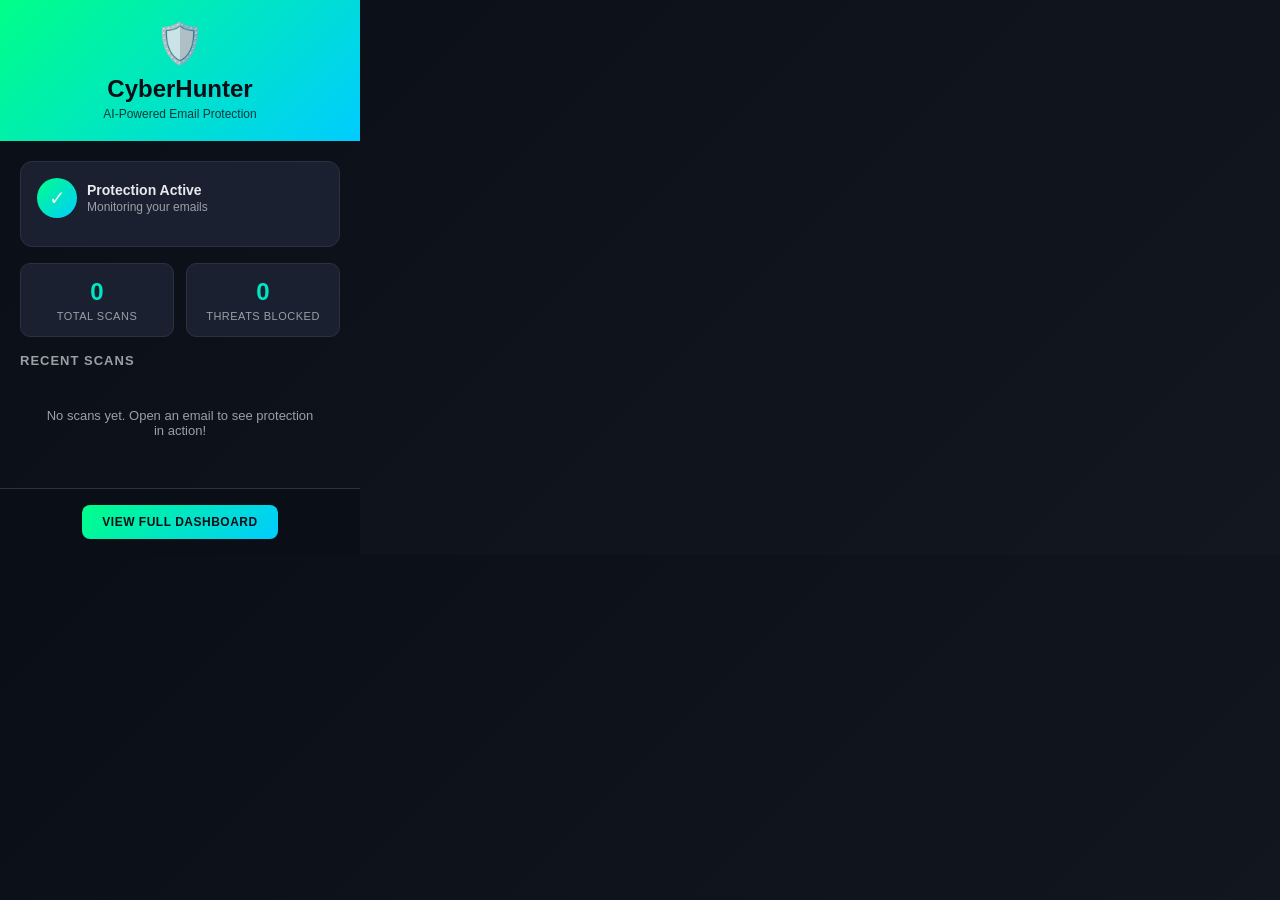
==== extensions/popup.html @ 562b3262 "m" ====
<!DOCTYPE html>
<html lang="en">
<head>
    <meta charset="UTF-8">
    <meta name="viewport" content="width=device-width, initial-scale=1.0">
    <title>CyberHunter</title>
    <style>
        * {
            margin: 0;
            padding: 0;
            box-sizing: border-box;
        }

        body {
            width: 360px;
            font-family: -apple-system, BlinkMacSystemFont, 'Segoe UI', Roboto, Arial, sans-serif;
            background: linear-gradient(135deg, #0a0e17 0%, #131820 100%);
            color: #e8eaed;
            padding: 0;
        }

        .header {
            background: linear-gradient(135deg, #00ff88, #00ccff);
            padding: 20px;
            text-align: center;
            color: #0a0e17;
        }

        .logo {
            font-size: 40px;
            margin-bottom: 8px;
        }

        h1 {
            font-size: 24px;
            font-weight: 800;
            margin-bottom: 4px;
        }

        .tagline {
            font-size: 12px;
            opacity: 0.8;
        }

        .content {
            padding: 20px;
        }

        .status-card {
            background: #1a2030;
            border-radius: 12px;
            padding: 16px;
            margin-bottom: 16px;
            border: 1px solid #2a3140;
        }

        .status-header {
            display: flex;
            align-items: center;
            gap: 10px;
            margin-bottom: 12px;
        }

        .status-icon {
            width: 40px;
            height: 40px;
            border-radius: 50%;
            display: flex;
            align-items: center;
            justify-content: center;
            font-size: 20px;
            background: linear-gradient(135deg, #00ff88, #00ccff);
        }

        .status-text {
            flex: 1;
        }

        .status-title {
            font-weight: 700;
            font-size: 14px;
            margin-bottom: 2px;
        }

        .status-subtitle {
            font-size: 12px;
            color: #9aa0a6;
        }

        .stats-grid {
            display: grid;
            grid-template-columns: repeat(2, 1fr);
            gap: 12px;
            margin-bottom: 16px;
        }

        .stat-box {
            background: #1a2030;
            border-radius: 10px;
            padding: 14px;
            text-align: center;
            border: 1px solid #2a3140;
        }

        .stat-value {
            font-size: 24px;
            font-weight: 800;
            background: linear-gradient(135deg, #00ff88, #00ccff);
            -webkit-background-clip: text;
            -webkit-text-fill-color: transparent;
            background-clip: text;
            margin-bottom: 4px;
        }

        .stat-label {
            font-size: 11px;
            color: #9aa0a6;
            text-transform: uppercase;
            letter-spacing: 0.5px;
        }

        .recent-scans {
            margin-top: 16px;
        }

        .section-title {
            font-size: 13px;
            font-weight: 700;
            text-transform: uppercase;
            letter-spacing: 1px;
            color: #9aa0a6;
            margin-bottom: 10px;
        }

        .scan-item {
            background: #1a2030;
            border-radius: 8px;
            padding: 10px 12px;
            margin-bottom: 8px;
            display: flex;
            align-items: center;
            gap: 10px;
            border: 1px solid #2a3140;
        }

        .scan-icon {
            font-size: 18px;
        }

        .scan-details {
            flex: 1;
            font-size: 12px;
        }

        .scan-time {
            color: #9aa0a6;
            font-size: 10px;
        }

        .scan-risk {
            padding: 2px 8px;
            border-radius: 4px;
            font-size: 10px;
            font-weight: 600;
            text-transform: uppercase;
        }

        .risk-high {
            background: rgba(255, 51, 102, 0.2);
            color: #ff5577;
        }

        .risk-medium {
            background: rgba(255, 170, 0, 0.2);
            color: #ffbb33;
        }

        .risk-low {
            background: rgba(0, 255, 136, 0.2);
            color: #00ff88;
        }

        .footer {
            padding: 16px 20px;
            background: #0a0e17;
            border-top: 1px solid #2a3140;
            text-align: center;
        }

        .website-link {
            display: inline-block;
            padding: 10px 20px;
            background: linear-gradient(135deg, #00ff88, #00ccff);
            color: #0a0e17;
            text-decoration: none;
            border-radius: 8px;
            font-weight: 700;
            font-size: 12px;
            text-transform: uppercase;
            letter-spacing: 0.5px;
            transition: transform 0.2s;
        }

        .website-link:hover {
            transform: translateY(-2px);
        }

        .no-scans {
            text-align: center;
            padding: 30px 20px;
            color: #9aa0a6;
            font-size: 13px;
        }
    </style>
</head>
<body>
    <div class="header">
        <div class="logo">🛡️</div>
        <h1>CyberHunter</h1>
        <p class="tagline">AI-Powered Email Protection</p>
    </div>

    <div class="content">
        <div class="status-card">
            <div class="status-header">
                <div class="status-icon">✓</div>
                <div class="status-text">
                    <div class="status-title">Protection Active</div>
                    <div class="status-subtitle">Monitoring your emails</div>
                </div>
            </div>
        </div>

        <div class="stats-grid">
            <div class="stat-box">
                <div class="stat-value" id="totalScans">0</div>
                <div class="stat-label">Total Scans</div>
            </div>
            <div class="stat-box">
                <div class="stat-value" id="threatsBlocked">0</div>
                <div class="stat-label">Threats Blocked</div>
            </div>
        </div>

        <div class="recent-scans">
            <div class="section-title">Recent Scans</div>
            <div id="scanList">
                <div class="no-scans">No scans yet. Open an email to see protection in action!</div>
            </div>
        </div>
    </div>

    <div class="footer">
        <a href="#" class="website-link" id="websiteLink">View Full Dashboard</a>
    </div>

    <script src="popup.js"></script>
</body>
</html>
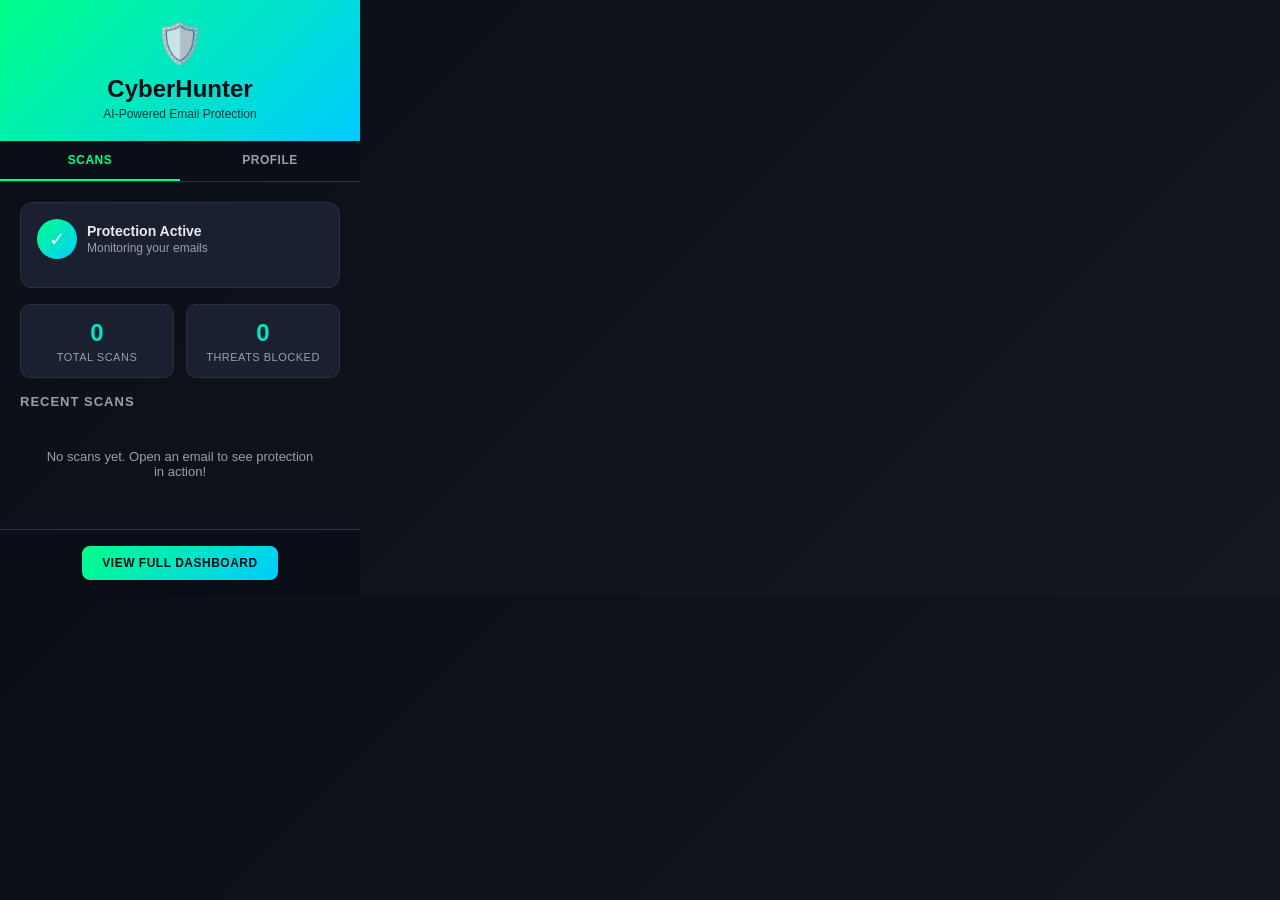
==== commit faa86891: "edit" ====
--- a/extensions/popup.html
+++ b/extensions/popup.html
@@ -211,6 +211,129 @@
             color: #9aa0a6;
             font-size: 13px;
         }
+
+        /* Tab Navigation */
+        .tab-nav {
+            display: flex;
+            background: #0a0e17;
+            border-bottom: 1px solid #2a3140;
+        }
+        .tab-btn {
+            flex: 1;
+            padding: 12px;
+            background: none;
+            border: none;
+            color: #9aa0a6;
+            font-size: 12px;
+            font-weight: 600;
+            cursor: pointer;
+            text-transform: uppercase;
+            letter-spacing: 0.5px;
+            transition: all 0.2s;
+            border-bottom: 2px solid transparent;
+        }
+        .tab-btn.active {
+            color: #00ff88;
+            border-bottom-color: #00ff88;
+        }
+        .tab-panel { display: none; }
+        .tab-panel.active { display: block; }
+
+        /* Profile Styles */
+        .profile-section { padding: 20px; }
+        .profile-avatar-lg {
+            width: 64px;
+            height: 64px;
+            border-radius: 50%;
+            background: linear-gradient(135deg, #00ff88, #00ccff);
+            display: flex;
+            align-items: center;
+            justify-content: center;
+            font-size: 1.6rem;
+            font-weight: 700;
+            color: #0a0e17;
+            margin: 0 auto 12px;
+        }
+        .profile-name-lg {
+            text-align: center;
+            font-size: 16px;
+            font-weight: 700;
+            margin-bottom: 4px;
+        }
+        .profile-email-lg {
+            text-align: center;
+            font-size: 12px;
+            color: #9aa0a6;
+            margin-bottom: 16px;
+        }
+        .profile-info-card {
+            background: #1a2030;
+            border-radius: 10px;
+            padding: 14px;
+            margin-bottom: 12px;
+            border: 1px solid #2a3140;
+            font-size: 12px;
+        }
+        .profile-info-row {
+            display: flex;
+            justify-content: space-between;
+            align-items: center;
+            padding: 6px 0;
+            border-bottom: 1px solid #2a3140;
+        }
+        .profile-info-row:last-child { border-bottom: none; }
+        .profile-info-label { color: #9aa0a6; }
+        .profile-info-value { font-weight: 600; }
+
+        /* Profile form */
+        .profile-setup { padding: 20px; }
+        .pf-label {
+            display: block;
+            font-size: 11px;
+            color: #9aa0a6;
+            margin-bottom: 4px;
+            text-transform: uppercase;
+            letter-spacing: 0.5px;
+        }
+        .pf-input {
+            width: 100%;
+            padding: 10px 12px;
+            background: #1a2030;
+            border: 1.5px solid #2a3140;
+            border-radius: 8px;
+            color: #e8eaed;
+            font-size: 13px;
+            margin-bottom: 12px;
+            font-family: inherit;
+            box-sizing: border-box;
+        }
+        .pf-input:focus { outline: none; border-color: #00ff88; }
+        .pf-btn {
+            width: 100%;
+            padding: 11px;
+            background: linear-gradient(135deg, #00ff88, #00ccff);
+            border: none;
+            border-radius: 8px;
+            color: #0a0e17;
+            font-size: 13px;
+            font-weight: 700;
+            cursor: pointer;
+            font-family: inherit;
+        }
+        .pf-btn.secondary {
+            background: #1a2030;
+            color: #9aa0a6;
+            margin-top: 8px;
+        }
+        .pf-msg {
+            font-size: 12px;
+            padding: 8px 10px;
+            border-radius: 6px;
+            margin-bottom: 10px;
+            display: none;
+        }
+        .pf-msg.error { background: rgba(255,51,102,0.15); color: #ff3366; display: block; }
+        .pf-msg.success { background: rgba(0,255,136,0.1); color: #00ff88; display: block; }
     </style>
 </head>
 <body>
@@ -220,40 +343,113 @@
         <p class="tagline">AI-Powered Email Protection</p>
     </div>
 
-    <div class="content">
-        <div class="status-card">
-            <div class="status-header">
-                <div class="status-icon">✓</div>
-                <div class="status-text">
-                    <div class="status-title">Protection Active</div>
-                    <div class="status-subtitle">Monitoring your emails</div>
+    <!-- Tab Navigation -->
+    <div class="tab-nav">
+        <button class="tab-btn active" id="scansTabBtn">Scans</button>
+        <button class="tab-btn" id="profileTabBtn">Profile</button>
+    </div>
+
+    <!-- Scans Panel -->
+    <div class="tab-panel active" id="scansPanel">
+        <div class="content">
+            <div class="status-card">
+                <div class="status-header">
+                    <div class="status-icon">✓</div>
+                    <div class="status-text">
+                        <div class="status-title">Protection Active</div>
+                        <div class="status-subtitle">Monitoring your emails</div>
+                    </div>
+                </div>
+            </div>
+
+            <div class="stats-grid">
+                <div class="stat-box">
+                    <div class="stat-value" id="totalScans">0</div>
+                    <div class="stat-label">Total Scans</div>
+                </div>
+                <div class="stat-box">
+                    <div class="stat-value" id="threatsBlocked">0</div>
+                    <div class="stat-label">Threats Blocked</div>
+                </div>
+            </div>
+
+            <div class="recent-scans">
+                <div class="section-title">Recent Scans</div>
+                <div id="scanList">
+                    <div class="no-scans">No scans yet. Open an email to see protection in action!</div>
                 </div>
             </div>
         </div>
 
-        <div class="stats-grid">
-            <div class="stat-box">
-                <div class="stat-value" id="totalScans">0</div>
-                <div class="stat-label">Total Scans</div>
-            </div>
-            <div class="stat-box">
-                <div class="stat-value" id="threatsBlocked">0</div>
-                <div class="stat-label">Threats Blocked</div>
+        <div class="footer">
+            <a href="#" class="website-link" id="websiteLink">View Full Dashboard</a>
+        </div>
+    </div>
+
+    <!-- Profile Panel -->
+    <div class="tab-panel" id="profilePanel">
+        <!-- Logged-in profile view -->
+        <div id="profileView" style="display:none;">
+            <div class="profile-section">
+                <div class="profile-avatar-lg" id="profileAvatarLg">U</div>
+                <div class="profile-name-lg" id="profileNameLg">User</div>
+                <div class="profile-email-lg" id="profileEmailLg">—</div>
+                <div class="profile-info-card">
+                    <div class="profile-info-row">
+                        <span class="profile-info-label">Member since</span>
+                        <span class="profile-info-value" id="profileJoined">—</span>
+                    </div>
+                    <div class="profile-info-row">
+                        <span class="profile-info-label">Total Scans</span>
+                        <span class="profile-info-value" id="profileScans">0</span>
+                    </div>
+                    <div class="profile-info-row">
+                        <span class="profile-info-label">Threats Blocked</span>
+                        <span class="profile-info-value" id="profileThreats">0</span>
+                    </div>
+                </div>
+                <button class="pf-btn secondary" id="profileSignOutBtn">Sign Out</button>
             </div>
         </div>
 
-        <div class="recent-scans">
-            <div class="section-title">Recent Scans</div>
-            <div id="scanList">
-                <div class="no-scans">No scans yet. Open an email to see protection in action!</div>
+        <!-- Sign up / Login form -->
+        <div id="profileAuthView">
+            <div class="profile-setup">
+                <div style="text-align:center; margin-bottom:16px;">
+                    <div style="font-size:2rem; margin-bottom:8px;">🛡️</div>
+                    <div style="font-weight:700; margin-bottom:4px;">Sign In to CyberHunter</div>
+                    <div style="font-size:12px; color:#9aa0a6;">Access your profile and sync settings</div>
+                </div>
+
+                <!-- Auth tabs -->
+                <div style="display:flex; gap:4px; background:#0a0e17; padding:4px; border-radius:8px; margin-bottom:14px;">
+                    <button class="tab-btn active" id="extLoginTabBtn" style="border-radius:6px; padding:8px;">Login</button>
+                    <button class="tab-btn" id="extSignupTabBtn" style="border-radius:6px; padding:8px;">Sign Up</button>
+                </div>
+
+                <div id="extLoginForm">
+                    <label class="pf-label">Email</label>
+                    <input class="pf-input" type="email" id="extLoginEmail" placeholder="you@example.com">
+                    <label class="pf-label">Password</label>
+                    <input class="pf-input" type="password" id="extLoginPassword" placeholder="••••••••">
+                    <div class="pf-msg" id="extLoginMsg"></div>
+                    <button class="pf-btn" id="extLoginSubmit">Login</button>
+                </div>
+
+                <div id="extSignupForm" style="display:none;">
+                    <label class="pf-label">Full Name</label>
+                    <input class="pf-input" type="text" id="extSignupName" placeholder="Jane Doe">
+                    <label class="pf-label">Email</label>
+                    <input class="pf-input" type="email" id="extSignupEmail" placeholder="you@example.com">
+                    <label class="pf-label">Password</label>
+                    <input class="pf-input" type="password" id="extSignupPassword" placeholder="Min. 6 characters">
+                    <div class="pf-msg" id="extSignupMsg"></div>
+                    <button class="pf-btn" id="extSignupSubmit">Create Account</button>
+                </div>
             </div>
         </div>
     </div>
 
-    <div class="footer">
-        <a href="#" class="website-link" id="websiteLink">View Full Dashboard</a>
-    </div>
-
     <script src="popup.js"></script>
 </body>
 </html>
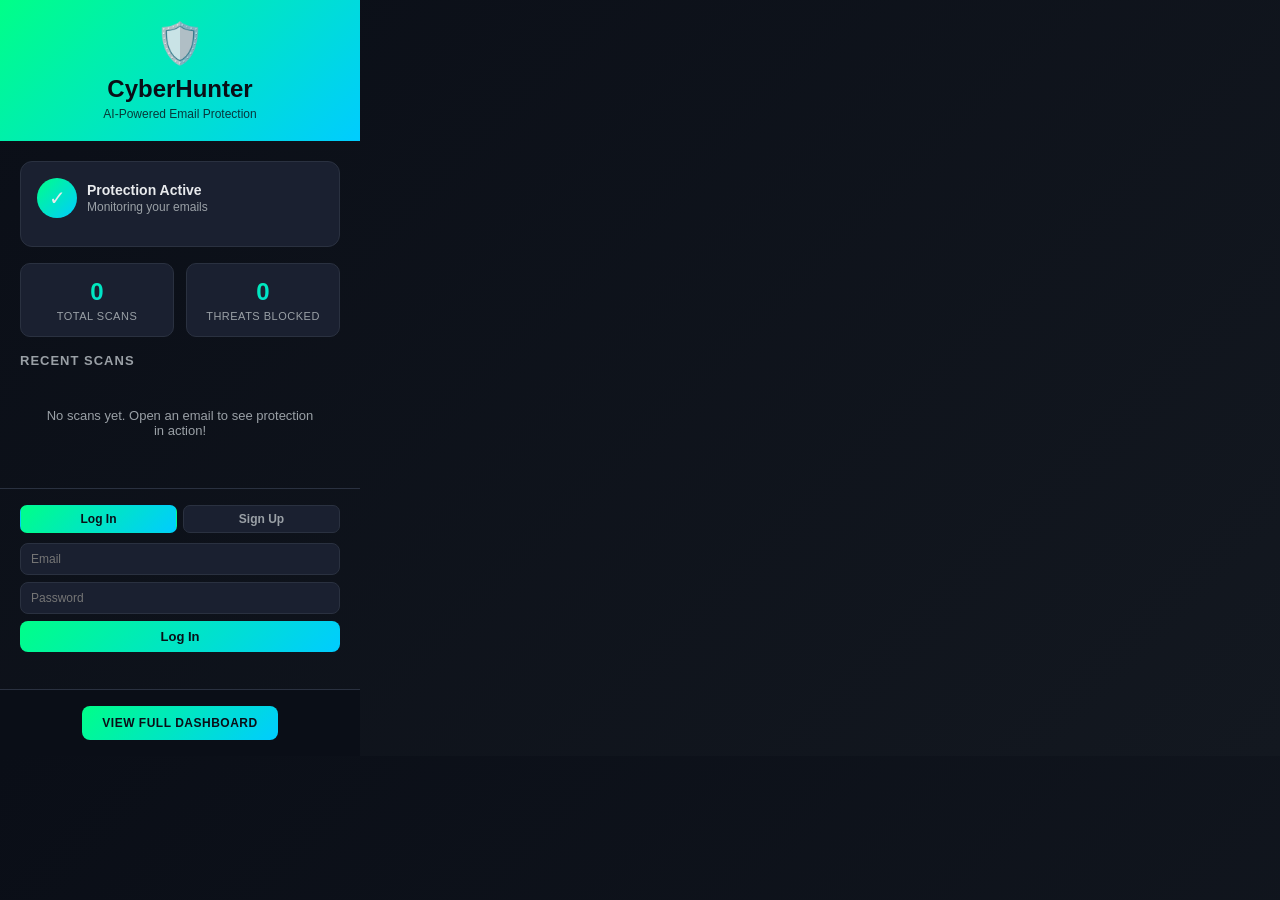
==== commit 0c11dd5c: "login, extension, ml updated" ====
--- a/extensions/popup.html
+++ b/extensions/popup.html
@@ -212,105 +212,102 @@
             font-size: 13px;
         }
 
-        /* Tab Navigation */
-        .tab-nav {
-            display: flex;
-            background: #0a0e17;
-            border-bottom: 1px solid #2a3140;
-        }
-        .tab-btn {
-            flex: 1;
+        /* Profile / Auth */
+        .profile-section {
+            padding: 16px 20px;
+            border-top: 1px solid #2a3140;
+        }
+
+        .profile-logged-in {
+            display: none;
+            align-items: center;
+            gap: 10px;
+            background: #1a2030;
+            border-radius: 10px;
             padding: 12px;
-            background: none;
-            border: none;
-            color: #9aa0a6;
-            font-size: 12px;
-            font-weight: 600;
-            cursor: pointer;
-            text-transform: uppercase;
-            letter-spacing: 0.5px;
-            transition: all 0.2s;
-            border-bottom: 2px solid transparent;
-        }
-        .tab-btn.active {
-            color: #00ff88;
-            border-bottom-color: #00ff88;
-        }
-        .tab-panel { display: none; }
-        .tab-panel.active { display: block; }
-
-        /* Profile Styles */
-        .profile-section { padding: 20px; }
-        .profile-avatar-lg {
-            width: 64px;
-            height: 64px;
+            border: 1px solid #2a3140;
+        }
+
+        .profile-logged-in.show { display: flex; }
+
+        .profile-avatar {
+            width: 38px;
+            height: 38px;
             border-radius: 50%;
             background: linear-gradient(135deg, #00ff88, #00ccff);
             display: flex;
             align-items: center;
             justify-content: center;
-            font-size: 1.6rem;
             font-weight: 700;
             color: #0a0e17;
-            margin: 0 auto 12px;
-        }
-        .profile-name-lg {
-            text-align: center;
-            font-size: 16px;
-            font-weight: 700;
-            margin-bottom: 4px;
-        }
-        .profile-email-lg {
-            text-align: center;
-            font-size: 12px;
-            color: #9aa0a6;
-            margin-bottom: 16px;
-        }
-        .profile-info-card {
-            background: #1a2030;
-            border-radius: 10px;
-            padding: 14px;
-            margin-bottom: 12px;
-            border: 1px solid #2a3140;
-            font-size: 12px;
-        }
-        .profile-info-row {
+            font-size: 1rem;
+            flex-shrink: 0;
+        }
+
+        .profile-info { flex: 1; }
+        .profile-name { font-weight: 700; font-size: 13px; }
+        .profile-email { font-size: 11px; color: #9aa0a6; }
+
+        .profile-signout {
+            background: none;
+            border: 1px solid #2a3140;
+            color: #9aa0a6;
+            padding: 4px 8px;
+            border-radius: 6px;
+            font-size: 11px;
+            cursor: pointer;
+        }
+
+        .profile-signout:hover { border-color: #ff3366; color: #ff3366; }
+
+        .auth-section { display: block; }
+
+        .auth-tabs {
             display: flex;
-            justify-content: space-between;
-            align-items: center;
-            padding: 6px 0;
-            border-bottom: 1px solid #2a3140;
-        }
-        .profile-info-row:last-child { border-bottom: none; }
-        .profile-info-label { color: #9aa0a6; }
-        .profile-info-value { font-weight: 600; }
-
-        /* Profile form */
-        .profile-setup { padding: 20px; }
-        .pf-label {
-            display: block;
-            font-size: 11px;
-            color: #9aa0a6;
-            margin-bottom: 4px;
-            text-transform: uppercase;
-            letter-spacing: 0.5px;
-        }
-        .pf-input {
-            width: 100%;
-            padding: 10px 12px;
-            background: #1a2030;
-            border: 1.5px solid #2a3140;
+            gap: 6px;
+            margin-bottom: 10px;
+        }
+
+        .auth-tab {
+            flex: 1;
+            padding: 6px;
+            background: #1a2030;
+            border: 1px solid #2a3140;
+            border-radius: 7px;
+            color: #9aa0a6;
+            font-size: 12px;
+            font-weight: 600;
+            cursor: pointer;
+        }
+
+        .auth-tab.active {
+            background: linear-gradient(135deg, #00ff88, #00ccff);
+            color: #0a0e17;
+            border-color: transparent;
+        }
+
+        .auth-form {
+            display: none;
+            flex-direction: column;
+            gap: 7px;
+        }
+
+        .auth-form.active { display: flex; }
+
+        .auth-input {
+            padding: 8px 10px;
+            background: #1a2030;
+            border: 1px solid #2a3140;
             border-radius: 8px;
             color: #e8eaed;
-            font-size: 13px;
-            margin-bottom: 12px;
-            font-family: inherit;
-            box-sizing: border-box;
-        }
-        .pf-input:focus { outline: none; border-color: #00ff88; }
-        .pf-btn {
-            width: 100%;
-            padding: 11px;
+            font-size: 12px;
+            outline: none;
+        }
+
+        .auth-input:focus { border-color: #00ff88; }
+
+        .auth-submit {
+            padding: 8px;
             background: linear-gradient(135deg, #00ff88, #00ccff);
             border: none;
             border-radius: 8px;
@@ -318,22 +315,16 @@
             font-size: 13px;
             font-weight: 700;
             cursor: pointer;
-            font-family: inherit;
-        }
-        .pf-btn.secondary {
-            background: #1a2030;
-            color: #9aa0a6;
-            margin-top: 8px;
-        }
-        .pf-msg {
-            font-size: 12px;
-            padding: 8px 10px;
-            border-radius: 6px;
-            margin-bottom: 10px;
-            display: none;
-        }
-        .pf-msg.error { background: rgba(255,51,102,0.15); color: #ff3366; display: block; }
-        .pf-msg.success { background: rgba(0,255,136,0.1); color: #00ff88; display: block; }
+        }
+
+        .auth-msg {
+            text-align: center;
+            font-size: 11px;
+            min-height: 14px;
+        }
+
+        .auth-msg.success { color: #00ff88; }
+        .auth-msg.error { color: #ff3366; }
     </style>
 </head>
 <body>
@@ -343,111 +334,74 @@
         <p class="tagline">AI-Powered Email Protection</p>
     </div>
 
-    <!-- Tab Navigation -->
-    <div class="tab-nav">
-        <button class="tab-btn active" id="scansTabBtn">Scans</button>
-        <button class="tab-btn" id="profileTabBtn">Profile</button>
-    </div>
-
-    <!-- Scans Panel -->
-    <div class="tab-panel active" id="scansPanel">
-        <div class="content">
-            <div class="status-card">
-                <div class="status-header">
-                    <div class="status-icon">✓</div>
-                    <div class="status-text">
-                        <div class="status-title">Protection Active</div>
-                        <div class="status-subtitle">Monitoring your emails</div>
-                    </div>
+    <div class="content">
+        <div class="status-card">
+            <div class="status-header">
+                <div class="status-icon">✓</div>
+                <div class="status-text">
+                    <div class="status-title">Protection Active</div>
+                    <div class="status-subtitle">Monitoring your emails</div>
                 </div>
             </div>
-
-            <div class="stats-grid">
-                <div class="stat-box">
-                    <div class="stat-value" id="totalScans">0</div>
-                    <div class="stat-label">Total Scans</div>
-                </div>
-                <div class="stat-box">
-                    <div class="stat-value" id="threatsBlocked">0</div>
-                    <div class="stat-label">Threats Blocked</div>
-                </div>
-            </div>
-
-            <div class="recent-scans">
-                <div class="section-title">Recent Scans</div>
-                <div id="scanList">
-                    <div class="no-scans">No scans yet. Open an email to see protection in action!</div>
-                </div>
-            </div>
         </div>
 
-        <div class="footer">
-            <a href="#" class="website-link" id="websiteLink">View Full Dashboard</a>
+        <div class="stats-grid">
+            <div class="stat-box">
+                <div class="stat-value" id="totalScans">0</div>
+                <div class="stat-label">Total Scans</div>
+            </div>
+            <div class="stat-box">
+                <div class="stat-value" id="threatsBlocked">0</div>
+                <div class="stat-label">Threats Blocked</div>
+            </div>
+        </div>
+
+        <div class="recent-scans">
+            <div class="section-title">Recent Scans</div>
+            <div id="scanList">
+                <div class="no-scans">No scans yet. Open an email to see protection in action!</div>
+            </div>
         </div>
     </div>
 
-    <!-- Profile Panel -->
-    <div class="tab-panel" id="profilePanel">
-        <!-- Logged-in profile view -->
-        <div id="profileView" style="display:none;">
-            <div class="profile-section">
-                <div class="profile-avatar-lg" id="profileAvatarLg">U</div>
-                <div class="profile-name-lg" id="profileNameLg">User</div>
-                <div class="profile-email-lg" id="profileEmailLg">—</div>
-                <div class="profile-info-card">
-                    <div class="profile-info-row">
-                        <span class="profile-info-label">Member since</span>
-                        <span class="profile-info-value" id="profileJoined">—</span>
-                    </div>
-                    <div class="profile-info-row">
-                        <span class="profile-info-label">Total Scans</span>
-                        <span class="profile-info-value" id="profileScans">0</span>
-                    </div>
-                    <div class="profile-info-row">
-                        <span class="profile-info-label">Threats Blocked</span>
-                        <span class="profile-info-value" id="profileThreats">0</span>
-                    </div>
-                </div>
-                <button class="pf-btn secondary" id="profileSignOutBtn">Sign Out</button>
-            </div>
+    <!-- Profile / Auth -->
+    <div class="profile-section">
+        <!-- Logged in state -->
+        <div class="profile-logged-in" id="extLoggedIn">
+            <div class="profile-avatar" id="extAvatar">U</div>
+            <div class="profile-info">
+                <div class="profile-name" id="extUserName">User</div>
+                <div class="profile-email" id="extUserEmail"></div>
+            </div>
+            <button class="profile-signout" id="extSignOut">Sign Out</button>
         </div>
 
-        <!-- Sign up / Login form -->
-        <div id="profileAuthView">
-            <div class="profile-setup">
-                <div style="text-align:center; margin-bottom:16px;">
-                    <div style="font-size:2rem; margin-bottom:8px;">🛡️</div>
-                    <div style="font-weight:700; margin-bottom:4px;">Sign In to CyberHunter</div>
-                    <div style="font-size:12px; color:#9aa0a6;">Access your profile and sync settings</div>
-                </div>
-
-                <!-- Auth tabs -->
-                <div style="display:flex; gap:4px; background:#0a0e17; padding:4px; border-radius:8px; margin-bottom:14px;">
-                    <button class="tab-btn active" id="extLoginTabBtn" style="border-radius:6px; padding:8px;">Login</button>
-                    <button class="tab-btn" id="extSignupTabBtn" style="border-radius:6px; padding:8px;">Sign Up</button>
-                </div>
-
-                <div id="extLoginForm">
-                    <label class="pf-label">Email</label>
-                    <input class="pf-input" type="email" id="extLoginEmail" placeholder="you@example.com">
-                    <label class="pf-label">Password</label>
-                    <input class="pf-input" type="password" id="extLoginPassword" placeholder="••••••••">
-                    <div class="pf-msg" id="extLoginMsg"></div>
-                    <button class="pf-btn" id="extLoginSubmit">Login</button>
-                </div>
-
-                <div id="extSignupForm" style="display:none;">
-                    <label class="pf-label">Full Name</label>
-                    <input class="pf-input" type="text" id="extSignupName" placeholder="Jane Doe">
-                    <label class="pf-label">Email</label>
-                    <input class="pf-input" type="email" id="extSignupEmail" placeholder="you@example.com">
-                    <label class="pf-label">Password</label>
-                    <input class="pf-input" type="password" id="extSignupPassword" placeholder="Min. 6 characters">
-                    <div class="pf-msg" id="extSignupMsg"></div>
-                    <button class="pf-btn" id="extSignupSubmit">Create Account</button>
-                </div>
-            </div>
+        <!-- Auth forms -->
+        <div id="extAuthForms">
+            <div class="auth-tabs">
+                <button class="auth-tab active" id="extTabLogin">Log In</button>
+                <button class="auth-tab" id="extTabSignup">Sign Up</button>
+            </div>
+
+            <form class="auth-form active" id="extLoginForm">
+                <input class="auth-input" type="email" id="extLoginEmail" placeholder="Email" required>
+                <input class="auth-input" type="password" id="extLoginPassword" placeholder="Password" required>
+                <button class="auth-submit" type="submit">Log In</button>
+                <div class="auth-msg" id="extLoginMsg"></div>
+            </form>
+
+            <form class="auth-form" id="extSignupForm">
+                <input class="auth-input" type="text" id="extSignupName" placeholder="Full Name" required>
+                <input class="auth-input" type="email" id="extSignupEmail" placeholder="Email" required>
+                <input class="auth-input" type="password" id="extSignupPassword" placeholder="Password (min 6 chars)" required>
+                <button class="auth-submit" type="submit">Create Account</button>
+                <div class="auth-msg" id="extSignupMsg"></div>
+            </form>
         </div>
+    </div>
+
+    <div class="footer">
+        <a href="#" class="website-link" id="websiteLink">View Full Dashboard</a>
     </div>
 
     <script src="popup.js"></script>
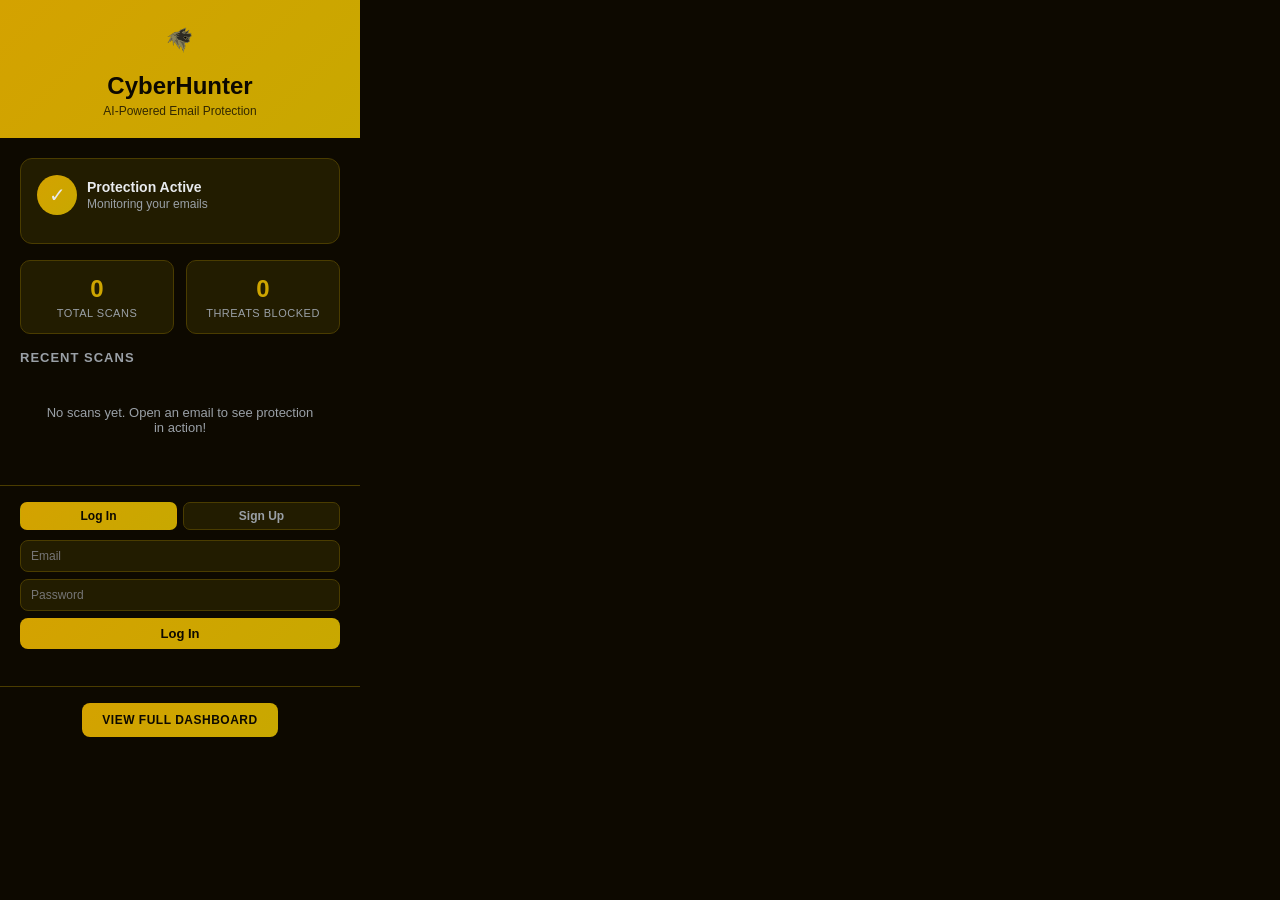
==== commit e7df6b4a: "color change and editing" ====
--- a/extensions/popup.html
+++ b/extensions/popup.html
@@ -14,21 +14,26 @@
         body {
             width: 360px;
             font-family: -apple-system, BlinkMacSystemFont, 'Segoe UI', Roboto, Arial, sans-serif;
-            background: linear-gradient(135deg, #0a0e17 0%, #131820 100%);
+            background: linear-gradient(135deg, #0d0900 0%, #0d0900 100%);
             color: #e8eaed;
             padding: 0;
         }
 
         .header {
-            background: linear-gradient(135deg, #00ff88, #00ccff);
+            background: linear-gradient(135deg, #d4a200, #c8a800);
             padding: 20px;
             text-align: center;
-            color: #0a0e17;
+            color: #0d0900;
         }
 
         .logo {
-            font-size: 40px;
             margin-bottom: 8px;
+        }
+
+        .logo img {
+            width: 130px;
+            height: 130px;
+            object-fit: contain;
         }
 
         h1 {
@@ -47,11 +52,11 @@
         }
 
         .status-card {
-            background: #1a2030;
+            background: #221c00;
             border-radius: 12px;
             padding: 16px;
             margin-bottom: 16px;
-            border: 1px solid #2a3140;
+            border: 1px solid #4a3c00;
         }
 
         .status-header {
@@ -69,7 +74,7 @@
             align-items: center;
             justify-content: center;
             font-size: 20px;
-            background: linear-gradient(135deg, #00ff88, #00ccff);
+            background: linear-gradient(135deg, #d4a200, #c8a800);
         }
 
         .status-text {
@@ -95,17 +100,17 @@
         }
 
         .stat-box {
-            background: #1a2030;
+            background: #221c00;
             border-radius: 10px;
             padding: 14px;
             text-align: center;
-            border: 1px solid #2a3140;
+            border: 1px solid #4a3c00;
         }
 
         .stat-value {
             font-size: 24px;
             font-weight: 800;
-            background: linear-gradient(135deg, #00ff88, #00ccff);
+            background: linear-gradient(135deg, #d4a200, #c8a800);
             -webkit-background-clip: text;
             -webkit-text-fill-color: transparent;
             background-clip: text;
@@ -133,14 +138,14 @@
         }
 
         .scan-item {
-            background: #1a2030;
+            background: #221c00;
             border-radius: 8px;
             padding: 10px 12px;
             margin-bottom: 8px;
             display: flex;
             align-items: center;
             gap: 10px;
-            border: 1px solid #2a3140;
+            border: 1px solid #4a3c00;
         }
 
         .scan-icon {
@@ -177,21 +182,21 @@
 
         .risk-low {
             background: rgba(0, 255, 136, 0.2);
-            color: #00ff88;
+            color: #d4a200;
         }
 
         .footer {
             padding: 16px 20px;
-            background: #0a0e17;
-            border-top: 1px solid #2a3140;
+            background: #0d0900;
+            border-top: 1px solid #4a3c00;
             text-align: center;
         }
 
         .website-link {
             display: inline-block;
             padding: 10px 20px;
-            background: linear-gradient(135deg, #00ff88, #00ccff);
-            color: #0a0e17;
+            background: linear-gradient(135deg, #d4a200, #c8a800);
+            color: #0d0900;
             text-decoration: none;
             border-radius: 8px;
             font-weight: 700;
@@ -215,17 +220,17 @@
         /* Profile / Auth */
         .profile-section {
             padding: 16px 20px;
-            border-top: 1px solid #2a3140;
+            border-top: 1px solid #4a3c00;
         }
 
         .profile-logged-in {
             display: none;
             align-items: center;
             gap: 10px;
-            background: #1a2030;
+            background: #221c00;
             border-radius: 10px;
             padding: 12px;
-            border: 1px solid #2a3140;
+            border: 1px solid #4a3c00;
         }
 
         .profile-logged-in.show { display: flex; }
@@ -234,12 +239,12 @@
             width: 38px;
             height: 38px;
             border-radius: 50%;
-            background: linear-gradient(135deg, #00ff88, #00ccff);
+            background: linear-gradient(135deg, #d4a200, #c8a800);
             display: flex;
             align-items: center;
             justify-content: center;
             font-weight: 700;
-            color: #0a0e17;
+            color: #0d0900;
             font-size: 1rem;
             flex-shrink: 0;
         }
@@ -250,7 +255,7 @@
 
         .profile-signout {
             background: none;
-            border: 1px solid #2a3140;
+            border: 1px solid #4a3c00;
             color: #9aa0a6;
             padding: 4px 8px;
             border-radius: 6px;
@@ -271,8 +276,8 @@
         .auth-tab {
             flex: 1;
             padding: 6px;
-            background: #1a2030;
-            border: 1px solid #2a3140;
+            background: #221c00;
+            border: 1px solid #4a3c00;
             border-radius: 7px;
             color: #9aa0a6;
             font-size: 12px;
@@ -281,8 +286,8 @@
         }
 
         .auth-tab.active {
-            background: linear-gradient(135deg, #00ff88, #00ccff);
-            color: #0a0e17;
+            background: linear-gradient(135deg, #d4a200, #c8a800);
+            color: #0d0900;
             border-color: transparent;
         }
 
@@ -296,22 +301,22 @@
 
         .auth-input {
             padding: 8px 10px;
-            background: #1a2030;
-            border: 1px solid #2a3140;
+            background: #221c00;
+            border: 1px solid #4a3c00;
             border-radius: 8px;
             color: #e8eaed;
             font-size: 12px;
             outline: none;
         }
 
-        .auth-input:focus { border-color: #00ff88; }
+        .auth-input:focus { border-color: #d4a200; }
 
         .auth-submit {
             padding: 8px;
-            background: linear-gradient(135deg, #00ff88, #00ccff);
+            background: linear-gradient(135deg, #d4a200, #c8a800);
             border: none;
             border-radius: 8px;
-            color: #0a0e17;
+            color: #0d0900;
             font-size: 13px;
             font-weight: 700;
             cursor: pointer;
@@ -323,13 +328,13 @@
             min-height: 14px;
         }
 
-        .auth-msg.success { color: #00ff88; }
+        .auth-msg.success { color: #d4a200; }
         .auth-msg.error { color: #ff3366; }
     </style>
 </head>
 <body>
     <div class="header">
-        <div class="logo">🛡️</div>
+        <div class="logo"><img src="cyberhunter_ext.png" alt="CyberHunter" style="width:40px;height:40px;object-fit:contain;"></div>
         <h1>CyberHunter</h1>
         <p class="tagline">AI-Powered Email Protection</p>
     </div>
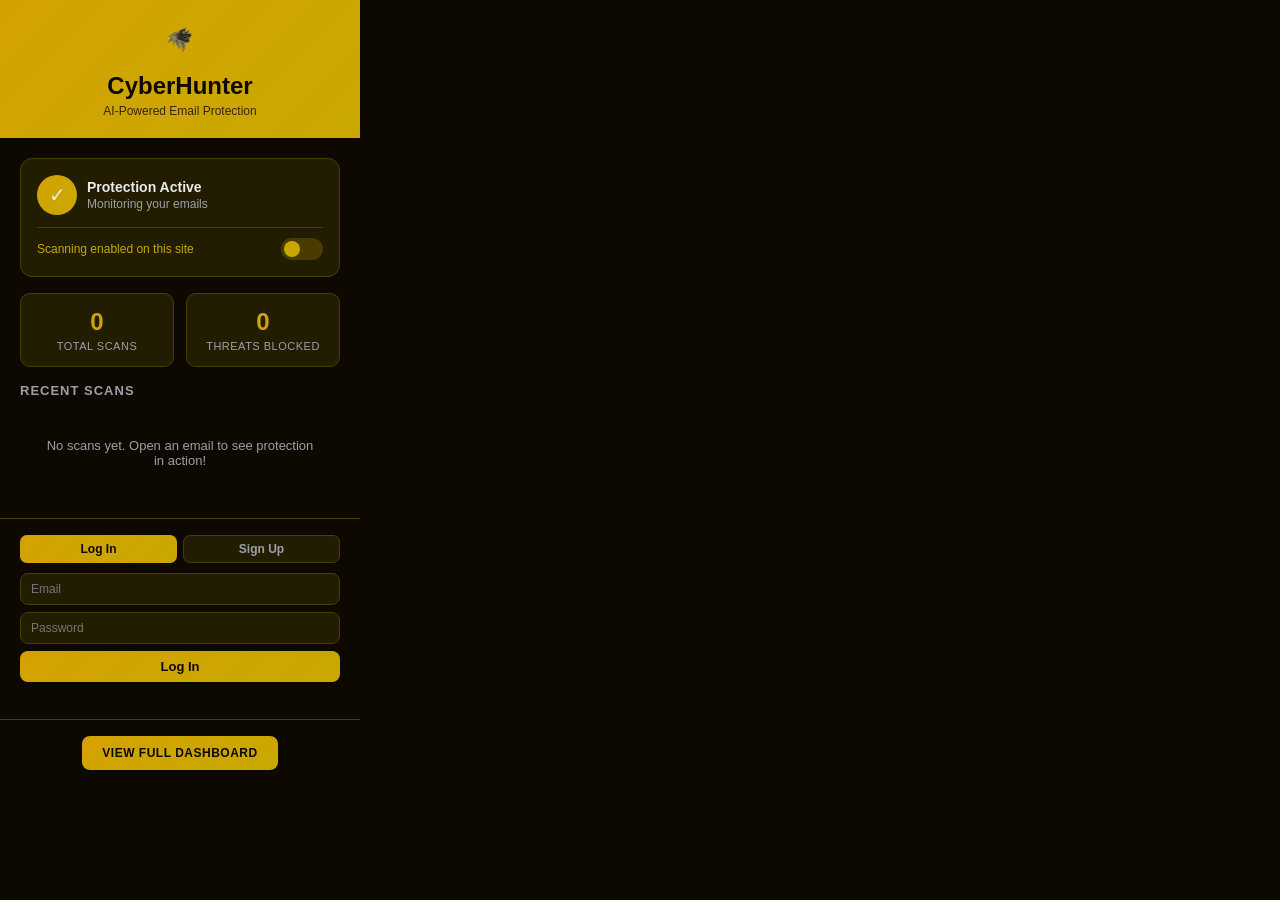
==== commit 079e49dc: "edit" ====
--- a/extensions/popup.html
+++ b/extensions/popup.html
@@ -345,8 +345,17 @@
                 <div class="status-icon">✓</div>
                 <div class="status-text">
                     <div class="status-title">Protection Active</div>
-                    <div class="status-subtitle">Monitoring your emails</div>
+                    <div class="status-subtitle" id="statusSubtitle">Monitoring your emails</div>
                 </div>
+            </div>
+            <div style="display:flex;align-items:center;justify-content:space-between;margin-top:10px;padding-top:10px;border-top:1px solid #4a3c00;">
+                <span style="font-size:12px;color:#c8a800;" id="siteToggleLabel">Scanning enabled on this site</span>
+                <label style="position:relative;display:inline-block;width:42px;height:22px;cursor:pointer;">
+                    <input type="checkbox" id="siteToggle" checked style="opacity:0;width:0;height:0;">
+                    <span id="siteToggleTrack" style="position:absolute;inset:0;background:#4a3c00;border-radius:22px;transition:0.3s;">
+                        <span id="siteToggleThumb" style="position:absolute;top:3px;left:3px;width:16px;height:16px;background:#c8a800;border-radius:50%;transition:0.3s;"></span>
+                    </span>
+                </label>
             </div>
         </div>
 
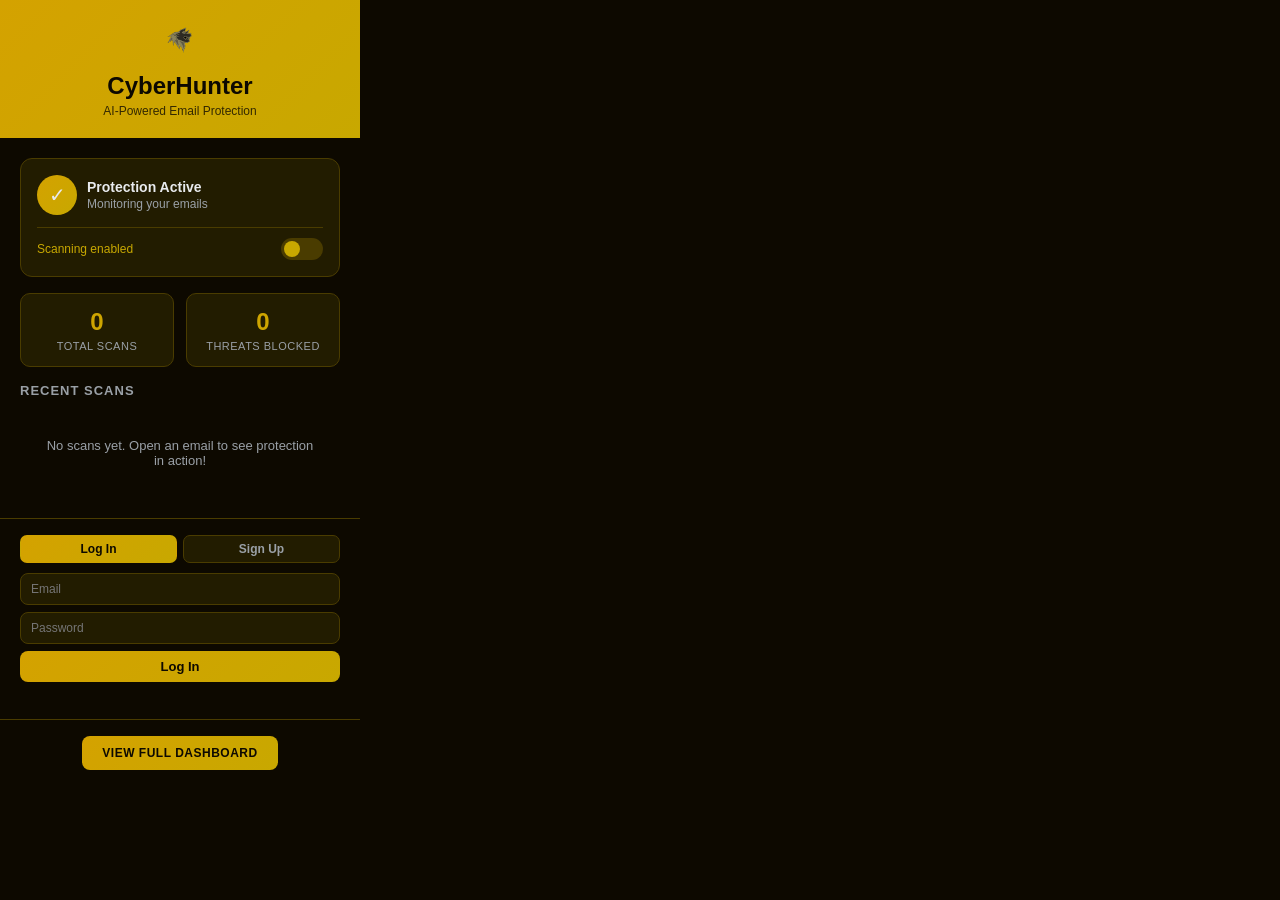
==== commit fcc4d4fc: "http url" ====
--- a/extensions/popup.html
+++ b/extensions/popup.html
@@ -349,7 +349,7 @@
                 </div>
             </div>
             <div style="display:flex;align-items:center;justify-content:space-between;margin-top:10px;padding-top:10px;border-top:1px solid #4a3c00;">
-                <span style="font-size:12px;color:#c8a800;" id="siteToggleLabel">Scanning enabled on this site</span>
+                <span style="font-size:12px;color:#c8a800;" id="siteToggleLabel">Scanning enabled</span>
                 <label style="position:relative;display:inline-block;width:42px;height:22px;cursor:pointer;">
                     <input type="checkbox" id="siteToggle" checked style="opacity:0;width:0;height:0;">
                     <span id="siteToggleTrack" style="position:absolute;inset:0;background:#4a3c00;border-radius:22px;transition:0.3s;">
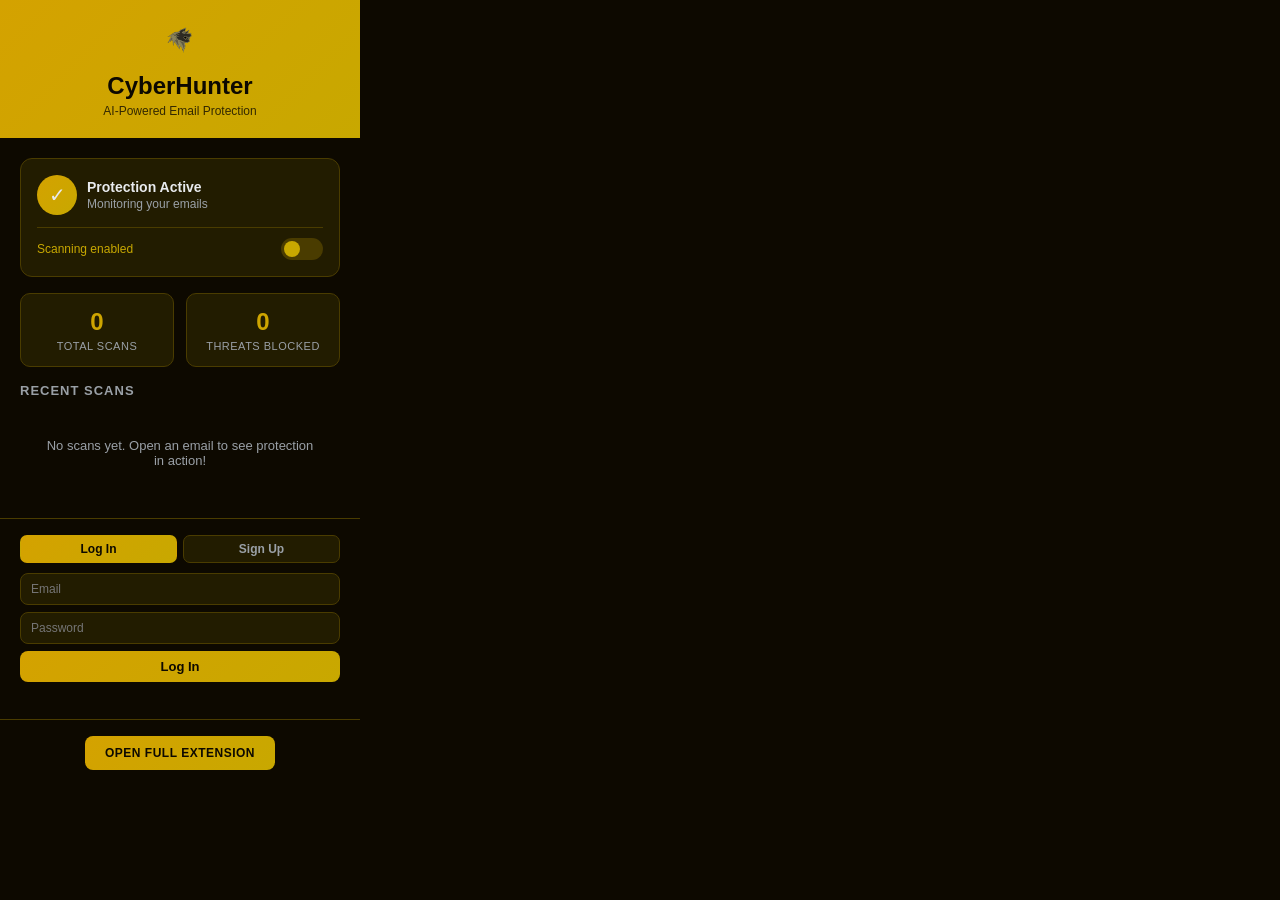
==== commit 463ee294: "category redundant removed" ====
--- a/extensions/popup.html
+++ b/extensions/popup.html
@@ -13,6 +13,8 @@
 
         body {
             width: 360px;
+            max-height: 580px;
+            overflow-y: auto;
             font-family: -apple-system, BlinkMacSystemFont, 'Segoe UI', Roboto, Arial, sans-serif;
             background: linear-gradient(135deg, #0d0900 0%, #0d0900 100%);
             color: #e8eaed;
@@ -137,37 +139,87 @@
             margin-bottom: 10px;
         }
 
+        .scan-list-wrapper {
+            max-height: 220px;
+            overflow-y: auto;
+            scrollbar-width: thin;
+            scrollbar-color: #4a3c00 transparent;
+        }
+
+        .scan-list-wrapper::-webkit-scrollbar {
+            width: 4px;
+        }
+
+        .scan-list-wrapper::-webkit-scrollbar-track { background: transparent; }
+        .scan-list-wrapper::-webkit-scrollbar-thumb { background: #4a3c00; border-radius: 4px; }
+
         .scan-item {
             background: #221c00;
             border-radius: 8px;
             padding: 10px 12px;
-            margin-bottom: 8px;
+            margin-bottom: 6px;
             display: flex;
             align-items: center;
             gap: 10px;
             border: 1px solid #4a3c00;
+            min-width: 0;
         }
 
         .scan-icon {
-            font-size: 18px;
+            font-size: 16px;
+            flex-shrink: 0;
         }
 
         .scan-details {
             flex: 1;
             font-size: 12px;
+            min-width: 0;
+        }
+
+        .scan-subject {
+            font-weight: 600;
+            color: #e8eaed;
+            font-size: 12px;
+            white-space: nowrap;
+            overflow: hidden;
+            text-overflow: ellipsis;
+        }
+
+        .scan-sender {
+            color: #9aa0a6;
+            font-size: 10px;
+            white-space: nowrap;
+            overflow: hidden;
+            text-overflow: ellipsis;
+            margin-top: 1px;
         }
 
         .scan-time {
-            color: #9aa0a6;
+            color: #6b7280;
             font-size: 10px;
+            margin-top: 2px;
+        }
+
+        .scan-meta {
+            display: flex;
+            flex-direction: column;
+            align-items: flex-end;
+            gap: 4px;
+            flex-shrink: 0;
         }
 
         .scan-risk {
-            padding: 2px 8px;
+            padding: 2px 7px;
             border-radius: 4px;
             font-size: 10px;
             font-weight: 600;
             text-transform: uppercase;
+            white-space: nowrap;
+        }
+
+        .scan-score {
+            font-size: 10px;
+            color: #9aa0a6;
         }
 
         .risk-high {
@@ -182,7 +234,116 @@
 
         .risk-low {
             background: rgba(0, 255, 136, 0.2);
-            color: #d4a200;
+            color: #00c864;
+        }
+
+        .history-toggle {
+            width: 100%;
+            margin-top: 8px;
+            padding: 6px;
+            background: none;
+            border: 1px solid #4a3c00;
+            border-radius: 7px;
+            color: #9aa0a6;
+            font-size: 11px;
+            cursor: pointer;
+            text-align: center;
+        }
+
+        .history-toggle:hover { border-color: #d4a200; color: #d4a200; }
+
+        /* Scan detail panel */
+        .scan-detail {
+            display: none;
+            flex-direction: column;
+            gap: 12px;
+            padding: 16px 20px;
+        }
+
+        .scan-detail.visible { display: flex; }
+
+        .detail-back {
+            display: flex;
+            align-items: center;
+            gap: 6px;
+            background: none;
+            border: none;
+            color: #9aa0a6;
+            font-size: 12px;
+            cursor: pointer;
+            padding: 0;
+            margin-bottom: 4px;
+        }
+
+        .detail-back:hover { color: #d4a200; }
+
+        .detail-card {
+            background: #221c00;
+            border-radius: 12px;
+            padding: 16px;
+            border: 1px solid #4a3c00;
+            display: flex;
+            flex-direction: column;
+            gap: 12px;
+        }
+
+        .detail-risk-row {
+            display: flex;
+            align-items: center;
+            justify-content: space-between;
+        }
+
+        .detail-risk-badge {
+            padding: 4px 12px;
+            border-radius: 6px;
+            font-size: 12px;
+            font-weight: 700;
+            text-transform: uppercase;
+        }
+
+        .detail-score-ring {
+            display: flex;
+            flex-direction: column;
+            align-items: center;
+        }
+
+        .detail-score-value {
+            font-size: 32px;
+            font-weight: 800;
+            line-height: 1;
+        }
+
+        .detail-score-label {
+            font-size: 10px;
+            color: #9aa0a6;
+            text-transform: uppercase;
+            letter-spacing: 0.5px;
+            margin-top: 2px;
+        }
+
+        .detail-field {
+            display: flex;
+            flex-direction: column;
+            gap: 3px;
+        }
+
+        .detail-field-label {
+            font-size: 10px;
+            color: #9aa0a6;
+            text-transform: uppercase;
+            letter-spacing: 0.5px;
+        }
+
+        .detail-field-value {
+            font-size: 13px;
+            color: #e8eaed;
+            word-break: break-all;
+        }
+
+        .detail-divider {
+            border: none;
+            border-top: 1px solid #4a3c00;
+            margin: 0;
         }
 
         .footer {
@@ -372,8 +533,38 @@
 
         <div class="recent-scans">
             <div class="section-title">Recent Scans</div>
-            <div id="scanList">
-                <div class="no-scans">No scans yet. Open an email to see protection in action!</div>
+            <div class="scan-list-wrapper" id="scanListWrapper">
+                <div id="scanList">
+                    <div class="no-scans">No scans yet. Open an email to see protection in action!</div>
+                </div>
+            </div>
+            <button class="history-toggle" id="historyToggle" style="display:none;">Show more</button>
+        </div>
+    </div>
+
+    <!-- Scan detail panel (shown when a scan item is clicked) -->
+    <div class="scan-detail" id="scanDetail">
+        <button class="detail-back" id="detailBack">&#8592; Back to scans</button>
+        <div class="detail-card">
+            <div class="detail-risk-row">
+                <div class="detail-score-ring">
+                    <div class="detail-score-value" id="detailScore">—</div>
+                    <div class="detail-score-label">Risk Score</div>
+                </div>
+                <span class="detail-risk-badge" id="detailBadge">—</span>
+            </div>
+            <hr class="detail-divider">
+            <div class="detail-field">
+                <div class="detail-field-label">Subject</div>
+                <div class="detail-field-value" id="detailSubject">—</div>
+            </div>
+            <div class="detail-field">
+                <div class="detail-field-label">Sender / URL</div>
+                <div class="detail-field-value" id="detailUrl">—</div>
+            </div>
+            <div class="detail-field">
+                <div class="detail-field-label">Scanned</div>
+                <div class="detail-field-value" id="detailTime">—</div>
             </div>
         </div>
     </div>
@@ -415,7 +606,7 @@
     </div>
 
     <div class="footer">
-        <a href="#" class="website-link" id="websiteLink">View Full Dashboard</a>
+        <a href="#" class="website-link" id="websiteLink">Go to Home Page</a>
     </div>
 
     <script src="popup.js"></script>
